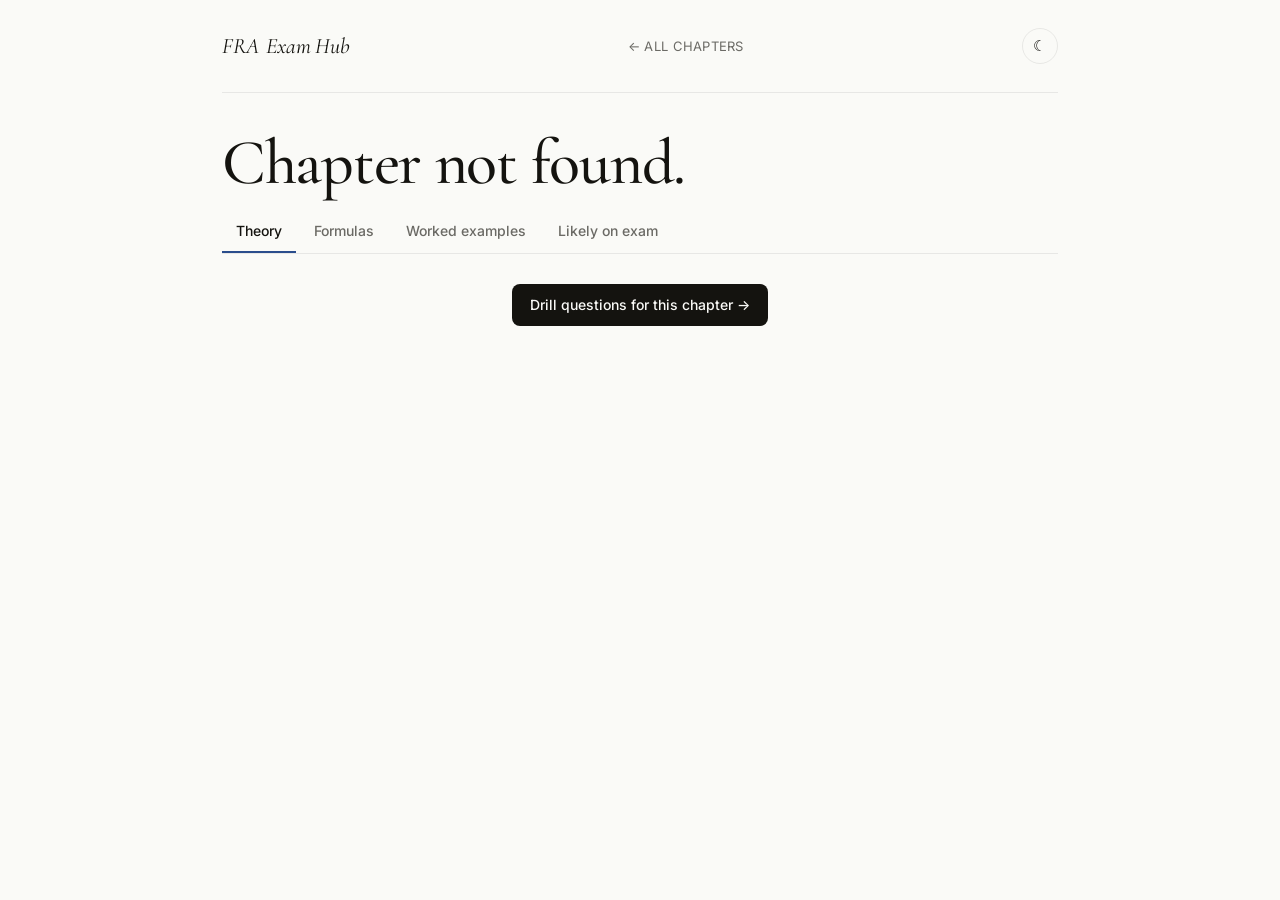
==== chapter.html @ b9651644 "Initial commit — FRA Exam Hub Five-mode study site for the IE Financial Reporting & Analysis final: " ====
<!DOCTYPE html>
<html lang="en" data-theme="light">
<head>
  <meta charset="UTF-8">
  <meta name="viewport" content="width=device-width, initial-scale=1.0">
  <title>Chapter — FRA Exam Hub</title>
  <link rel="preconnect" href="https://fonts.googleapis.com">
  <link rel="preconnect" href="https://fonts.gstatic.com" crossorigin>
  <link href="https://fonts.googleapis.com/css2?family=Cormorant+Garamond:ital,wght@0,400;0,500;1,400;1,500&family=Inter:wght@400;500;600&family=JetBrains+Mono:wght@400;500&display=swap" rel="stylesheet">
  <link rel="stylesheet" href="css/style.css">
</head>
<body>
  <div class="wrap">
    <header class="topbar">
      <div class="brand"><a href="index.html">FRA <em>Exam Hub</em></a></div>
      <div class="crumbs"><a href="chapters.html">← All chapters</a></div>
      <div class="topbar-actions">
        <button class="icon-btn" id="theme-toggle" title="Toggle dark mode">☾</button>
      </div>
    </header>

    <div id="chapter-header"></div>

    <div class="tabbar">
      <button class="tab active" data-tab="theory">Theory</button>
      <button class="tab" data-tab="formulas">Formulas</button>
      <button class="tab" data-tab="examples">Worked examples</button>
      <button class="tab" data-tab="exam">Likely on exam</button>
    </div>

    <div id="chapter-body"></div>

    <div style="display:flex;gap:10px;margin-top:30px;justify-content:center">
      <a class="btn" id="practice-link" href="#">Drill questions for this chapter →</a>
    </div>
  </div>
  <script src="js/data.js"></script>
  <script src="js/app.js"></script>
  <script src="js/chapter.js"></script>
</body>
</html>
---- css/style.css ----
:root {
  --bg: #FAFAF7;
  --bg-card: #FFFFFF;
  --bg-elev: #F1F0EC;
  --text: #14130F;
  --text-muted: #6B6A65;
  --text-faint: #A6A49E;
  --border: rgba(20, 19, 15, 0.08);
  --border-mid: rgba(20, 19, 15, 0.14);
  --accent: #2A4D8C;
  --accent-soft: rgba(42, 77, 140, 0.08);
  --green: #2E7D5B;
  --red: #B83D3D;
  --amber: #B8852A;
  --serif: 'Cormorant Garamond', 'Iowan Old Style', 'Apple Garamond', Georgia, serif;
  --sans: 'Inter', system-ui, -apple-system, 'Segoe UI', sans-serif;
  --mono: 'JetBrains Mono', 'SF Mono', Menlo, monospace;
  --max: 880px;
}

[data-theme="dark"] {
  --bg: #0E0E10;
  --bg-card: #16161A;
  --bg-elev: #1C1C21;
  --text: #F2F2EF;
  --text-muted: rgba(242, 242, 239, 0.6);
  --text-faint: rgba(242, 242, 239, 0.35);
  --border: rgba(242, 242, 239, 0.08);
  --border-mid: rgba(242, 242, 239, 0.14);
  --accent: #8FA8DB;
  --accent-soft: rgba(143, 168, 219, 0.12);
  --green: #6EBF95;
  --red: #E07878;
  --amber: #DDB76A;
}

* { box-sizing: border-box; margin: 0; padding: 0; }

html { scroll-behavior: smooth; }

body {
  background: var(--bg);
  color: var(--text);
  font-family: var(--sans);
  font-size: 16px;
  line-height: 1.55;
  -webkit-font-smoothing: antialiased;
  min-height: 100vh;
  transition: background 0.2s ease, color 0.2s ease;
}

a { color: inherit; text-decoration: none; }

.wrap {
  max-width: var(--max);
  margin: 0 auto;
  padding: 28px 22px 80px;
}

/* Header */
.topbar {
  display: flex;
  align-items: center;
  justify-content: space-between;
  padding-bottom: 28px;
  border-bottom: 1px solid var(--border);
  margin-bottom: 36px;
}

.brand {
  font-family: var(--serif);
  font-size: 22px;
  font-style: italic;
  letter-spacing: -0.01em;
}

.brand a { display: inline-flex; align-items: center; gap: 8px; }

.crumbs {
  font-size: 13px;
  color: var(--text-muted);
  letter-spacing: 0.02em;
  text-transform: uppercase;
}

.topbar-actions { display: flex; gap: 6px; align-items: center; }

.icon-btn {
  background: transparent;
  border: 1px solid var(--border);
  color: var(--text);
  width: 36px;
  height: 36px;
  border-radius: 999px;
  display: inline-flex;
  align-items: center;
  justify-content: center;
  cursor: pointer;
  font-size: 15px;
  transition: background 0.15s ease, border-color 0.15s ease;
}
.icon-btn:hover { background: var(--bg-elev); border-color: var(--border-mid); }

/* Headings */
.eyebrow {
  font-size: 12px;
  text-transform: uppercase;
  letter-spacing: 0.16em;
  color: var(--text-muted);
  margin-bottom: 14px;
}

h1.display {
  font-family: var(--serif);
  font-weight: 500;
  font-size: clamp(40px, 7vw, 64px);
  line-height: 1.05;
  letter-spacing: -0.02em;
  margin-bottom: 14px;
}
h1.display em { font-style: italic; color: var(--accent); }

h2.section {
  font-family: var(--serif);
  font-weight: 500;
  font-style: italic;
  font-size: 28px;
  letter-spacing: -0.01em;
  margin: 40px 0 18px;
}

h3 {
  font-size: 18px;
  font-weight: 600;
  letter-spacing: -0.01em;
  margin-bottom: 8px;
}

p.lede {
  font-size: 18px;
  color: var(--text-muted);
  max-width: 56ch;
  margin-bottom: 24px;
}

/* Mode cards (homepage) */
.modes {
  display: flex;
  flex-direction: column;
  gap: 1px;
  background: var(--border);
  border-radius: 14px;
  overflow: hidden;
  border: 1px solid var(--border);
}

.mode {
  background: var(--bg-card);
  padding: 22px 24px;
  display: grid;
  grid-template-columns: 56px 1fr auto;
  gap: 18px;
  align-items: center;
  cursor: pointer;
  transition: background 0.15s ease;
}
.mode:hover { background: var(--bg-elev); }

.mode-num {
  font-family: var(--serif);
  font-style: italic;
  font-size: 32px;
  color: var(--text-faint);
  letter-spacing: -0.02em;
}

.mode-body h3 { font-size: 17px; margin-bottom: 4px; }
.mode-body p { font-size: 14px; color: var(--text-muted); }

.mode-arrow {
  color: var(--text-faint);
  font-size: 20px;
  transition: color 0.15s ease, transform 0.15s ease;
}
.mode:hover .mode-arrow { color: var(--accent); transform: translateX(3px); }

/* Chapter grid */
.chapter-grid {
  display: grid;
  grid-template-columns: repeat(auto-fill, minmax(240px, 1fr));
  gap: 14px;
}

.chapter-card {
  background: var(--bg-card);
  border: 1px solid var(--border);
  border-radius: 12px;
  padding: 20px;
  transition: border-color 0.15s ease, transform 0.15s ease;
  cursor: pointer;
  display: flex;
  flex-direction: column;
  gap: 8px;
  min-height: 130px;
}
.chapter-card:hover { border-color: var(--accent); transform: translateY(-2px); }
.chapter-card .chnum {
  font-family: var(--serif);
  font-style: italic;
  font-size: 14px;
  color: var(--accent);
}
.chapter-card h3 { font-size: 16px; line-height: 1.3; }
.chapter-card p { font-size: 13px; color: var(--text-muted); margin-top: auto; }
.chapter-card .meta { font-size: 11px; color: var(--text-faint); text-transform: uppercase; letter-spacing: 0.08em; }

/* Chapter detail */
.tabbar {
  display: flex;
  gap: 4px;
  border-bottom: 1px solid var(--border);
  margin-bottom: 28px;
  overflow-x: auto;
  scrollbar-width: none;
}
.tabbar::-webkit-scrollbar { display: none; }

.tab {
  background: transparent;
  border: none;
  color: var(--text-muted);
  font-family: var(--sans);
  font-size: 14px;
  font-weight: 500;
  padding: 12px 14px;
  cursor: pointer;
  border-bottom: 2px solid transparent;
  white-space: nowrap;
  transition: color 0.15s ease, border-color 0.15s ease;
}
.tab:hover { color: var(--text); }
.tab.active { color: var(--text); border-bottom-color: var(--accent); }

.section-block {
  background: var(--bg-card);
  border: 1px solid var(--border);
  border-radius: 12px;
  padding: 22px 24px;
  margin-bottom: 14px;
}
.section-block h4 {
  font-family: var(--serif);
  font-size: 20px;
  font-style: italic;
  margin-bottom: 12px;
}
.section-block p, .section-block li { font-size: 15px; line-height: 1.65; color: var(--text); }
.section-block ul { padding-left: 22px; margin: 6px 0; }
.section-block li { margin-bottom: 6px; }
.section-block strong { color: var(--text); font-weight: 600; }

.formula-row {
  display: flex;
  gap: 16px;
  align-items: flex-start;
  padding: 12px 0;
  border-top: 1px solid var(--border);
}
.formula-row:first-of-type { border-top: none; }
.formula-row .name { flex: 0 0 38%; font-weight: 600; font-size: 14px; }
.formula-row .expr { font-family: var(--mono); font-size: 14px; color: var(--accent); }

.example {
  background: var(--bg-elev);
  border-radius: 8px;
  padding: 16px 18px;
  margin: 10px 0;
}
.example .ex-q { font-size: 14px; margin-bottom: 8px; }
.example .ex-a {
  font-size: 13px;
  color: var(--text-muted);
  border-top: 1px dashed var(--border-mid);
  padding-top: 8px;
  margin-top: 8px;
  display: none;
}
.example.revealed .ex-a { display: block; }
.example .reveal {
  font-size: 12px;
  color: var(--accent);
  cursor: pointer;
  text-transform: uppercase;
  letter-spacing: 0.08em;
}

/* Question card (practice / mock / master) */
.q-shell {
  background: var(--bg-card);
  border: 1px solid var(--border);
  border-radius: 12px;
  padding: 28px;
}
.q-meta {
  display: flex;
  justify-content: space-between;
  font-size: 12px;
  color: var(--text-muted);
  text-transform: uppercase;
  letter-spacing: 0.1em;
  margin-bottom: 18px;
}
.q-meta .pill {
  background: var(--accent-soft);
  color: var(--accent);
  padding: 3px 10px;
  border-radius: 999px;
  font-size: 11px;
}
.q-prompt {
  font-size: 17px;
  line-height: 1.5;
  margin-bottom: 22px;
  white-space: pre-wrap;
}
.q-prompt table { width: 100%; border-collapse: collapse; margin: 12px 0; font-size: 14px; }
.q-prompt th, .q-prompt td { padding: 6px 10px; text-align: left; border-bottom: 1px solid var(--border); }
.q-prompt th { color: var(--text-muted); font-weight: 500; font-size: 12px; text-transform: uppercase; letter-spacing: 0.06em; }

.options { display: flex; flex-direction: column; gap: 8px; }
.opt {
  background: var(--bg);
  border: 1px solid var(--border);
  border-radius: 10px;
  padding: 14px 16px;
  cursor: pointer;
  font-size: 15px;
  text-align: left;
  font-family: inherit;
  color: var(--text);
  display: flex;
  gap: 12px;
  align-items: flex-start;
  transition: background 0.12s ease, border-color 0.12s ease;
}
.opt:hover { background: var(--bg-elev); border-color: var(--border-mid); }
.opt .letter {
  font-family: var(--serif);
  font-style: italic;
  color: var(--text-faint);
  font-size: 16px;
  flex: 0 0 14px;
}
.opt.correct { background: rgba(46, 125, 91, 0.1); border-color: var(--green); }
.opt.correct .letter { color: var(--green); }
.opt.wrong { background: rgba(184, 61, 61, 0.08); border-color: var(--red); }
.opt.wrong .letter { color: var(--red); }
.opt.disabled { cursor: default; }

.numeric-input {
  display: flex;
  gap: 10px;
  align-items: center;
}
.numeric-input input {
  flex: 1;
  background: var(--bg);
  border: 1px solid var(--border-mid);
  border-radius: 8px;
  padding: 12px 14px;
  font-family: var(--mono);
  font-size: 15px;
  color: var(--text);
  outline: none;
}
.numeric-input input:focus { border-color: var(--accent); }
.numeric-input .units { color: var(--text-muted); font-size: 14px; }

.btn {
  background: var(--text);
  color: var(--bg);
  border: none;
  padding: 10px 18px;
  border-radius: 8px;
  font-family: inherit;
  font-size: 14px;
  font-weight: 500;
  cursor: pointer;
  transition: opacity 0.15s ease;
}
.btn:hover { opacity: 0.85; }
.btn-ghost {
  background: transparent;
  color: var(--text);
  border: 1px solid var(--border-mid);
}
.btn-ghost:hover { background: var(--bg-elev); opacity: 1; }

.q-actions { display: flex; gap: 10px; margin-top: 22px; justify-content: space-between; align-items: center; }
.q-actions .left, .q-actions .right { display: flex; gap: 10px; }

.explanation {
  background: var(--bg-elev);
  border-left: 3px solid var(--accent);
  padding: 16px 18px;
  border-radius: 0 8px 8px 0;
  margin-top: 18px;
  font-size: 14px;
  line-height: 1.6;
  color: var(--text);
  display: none;
}
.explanation.show { display: block; }
.explanation strong { color: var(--accent); }
.explanation .verdict { font-weight: 600; margin-bottom: 6px; }
.explanation .verdict.correct { color: var(--green); }
.explanation .verdict.wrong { color: var(--red); }

/* Progress chip */
.progress-row { display: flex; gap: 8px; align-items: center; font-size: 13px; color: var(--text-muted); margin-bottom: 18px; }
.progress-bar {
  flex: 1;
  height: 4px;
  background: var(--bg-elev);
  border-radius: 999px;
  overflow: hidden;
}
.progress-fill { height: 100%; background: var(--accent); transition: width 0.3s ease; }

/* Vault (formulas table) */
.vault-search {
  width: 100%;
  background: var(--bg-card);
  border: 1px solid var(--border-mid);
  padding: 14px 16px;
  border-radius: 10px;
  font-family: inherit;
  font-size: 15px;
  color: var(--text);
  outline: none;
  margin-bottom: 18px;
}
.vault-search:focus { border-color: var(--accent); }

.vault-row {
  display: grid;
  grid-template-columns: 1fr 2fr 100px;
  gap: 14px;
  padding: 14px 18px;
  border-bottom: 1px solid var(--border);
  background: var(--bg-card);
  align-items: center;
}
.vault-row:first-child { border-radius: 10px 10px 0 0; }
.vault-row:last-child { border-bottom: none; border-radius: 0 0 10px 10px; }
.vault-row.head { font-size: 11px; color: var(--text-muted); text-transform: uppercase; letter-spacing: 0.08em; background: var(--bg-elev); }
.vault-row .vname { font-weight: 600; font-size: 14px; }
.vault-row .vexpr { font-family: var(--mono); font-size: 13px; color: var(--accent); word-break: break-word; }
.vault-row .vch { font-size: 12px; color: var(--text-muted); text-align: right; }

/* Mocks list */
.mock-item {
  background: var(--bg-card);
  border: 1px solid var(--border);
  border-radius: 12px;
  padding: 22px 24px;
  display: flex;
  justify-content: space-between;
  align-items: center;
  gap: 16px;
  margin-bottom: 12px;
}
.mock-item h3 { font-size: 17px; }
.mock-item .mock-meta { font-size: 13px; color: var(--text-muted); margin-top: 4px; }

/* Timer */
.mock-timer {
  position: sticky;
  top: 0;
  background: var(--bg);
  padding: 14px 0 14px;
  border-bottom: 1px solid var(--border);
  margin: -14px 0 22px;
  display: flex;
  justify-content: space-between;
  align-items: center;
  z-index: 10;
}
.mock-timer .clock {
  font-family: var(--mono);
  font-size: 18px;
  font-weight: 500;
}
.mock-timer .clock.warn { color: var(--amber); }
.mock-timer .clock.danger { color: var(--red); }

/* Filter row */
.filter-row {
  display: flex;
  gap: 8px;
  margin-bottom: 18px;
  flex-wrap: wrap;
}
.chip {
  background: var(--bg-card);
  border: 1px solid var(--border);
  padding: 6px 14px;
  border-radius: 999px;
  font-size: 13px;
  cursor: pointer;
  color: var(--text-muted);
  transition: all 0.15s ease;
}
.chip:hover { color: var(--text); border-color: var(--border-mid); }
.chip.active { background: var(--text); color: var(--bg); border-color: var(--text); }

.empty {
  text-align: center;
  color: var(--text-muted);
  font-size: 14px;
  padding: 60px 20px;
}

.results-summary {
  background: var(--bg-card);
  border: 1px solid var(--border);
  border-radius: 12px;
  padding: 28px;
  text-align: center;
}
.results-summary .score {
  font-family: var(--serif);
  font-style: italic;
  font-size: 64px;
  color: var(--accent);
  letter-spacing: -0.02em;
}
.results-summary .label { color: var(--text-muted); font-size: 14px; margin-top: 6px; }

/* Footer */
.footnote {
  margin-top: 60px;
  padding-top: 24px;
  border-top: 1px solid var(--border);
  font-size: 12px;
  color: var(--text-faint);
  text-align: center;
}

@media (max-width: 600px) {
  .wrap { padding: 20px 16px 60px; }
  .mode { grid-template-columns: 44px 1fr auto; padding: 18px 18px; }
  .mode-num { font-size: 26px; }
  .vault-row { grid-template-columns: 1fr; gap: 4px; padding: 12px 14px; }
  .vault-row .vch { text-align: left; }
  .formula-row { flex-direction: column; gap: 4px; }
  .formula-row .name { flex: none; }
  .q-shell { padding: 20px; }
}
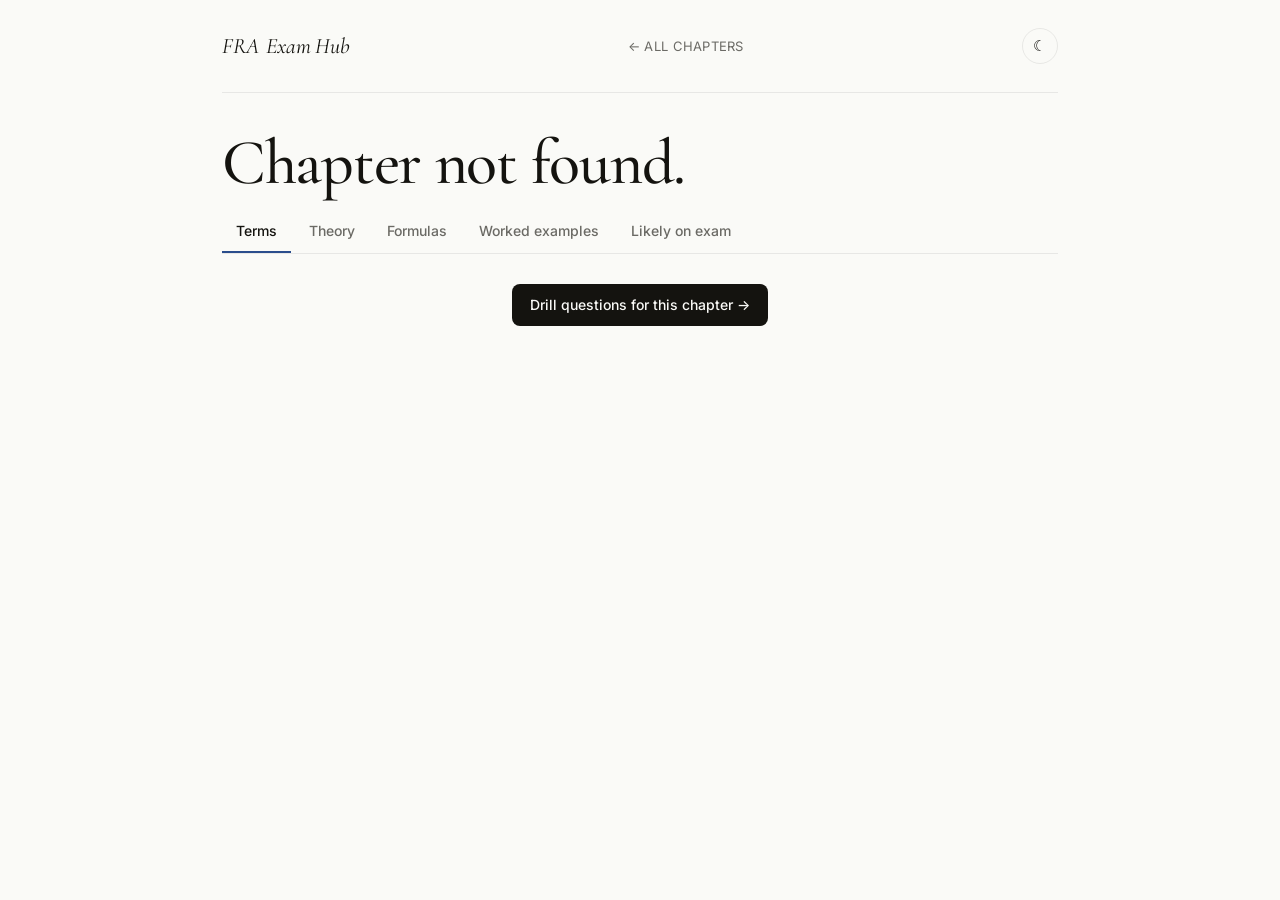
==== commit 2df89b2e: "Add Terms tab to chapter review — 174 clickable term cards Each chapter now opens to a Terms tab fir" ====
--- a/chapter.html
+++ b/chapter.html
@@ -22,7 +22,8 @@
     <div id="chapter-header"></div>
 
     <div class="tabbar">
-      <button class="tab active" data-tab="theory">Theory</button>
+      <button class="tab active" data-tab="terms">Terms</button>
+      <button class="tab" data-tab="theory">Theory</button>
       <button class="tab" data-tab="formulas">Formulas</button>
       <button class="tab" data-tab="examples">Worked examples</button>
       <button class="tab" data-tab="exam">Likely on exam</button>
--- a/css/style.css
+++ b/css/style.css
@@ -537,6 +537,515 @@
 }
 .results-summary .label { color: var(--text-muted); font-size: 14px; margin-top: 6px; }
 
+/* Formula chains — linked-word style */
+.chain-block {
+  background: var(--bg-card);
+  border: 1px solid var(--border);
+  border-radius: 12px;
+  padding: 24px 26px;
+  margin-bottom: 22px;
+}
+.chain-head {
+  border-bottom: 1px solid var(--border);
+  padding-bottom: 14px;
+  margin-bottom: 18px;
+}
+.chain-title-row {
+  display: flex;
+  justify-content: space-between;
+  align-items: baseline;
+  gap: 12px;
+  flex-wrap: wrap;
+}
+.chain-title {
+  font-family: var(--serif);
+  font-style: italic;
+  font-size: 26px;
+  font-weight: 500;
+  letter-spacing: -0.01em;
+}
+.chain-chapter {
+  font-size: 11px;
+  text-transform: uppercase;
+  letter-spacing: 0.1em;
+  color: var(--text-muted);
+}
+.chain-intro {
+  font-size: 14px;
+  color: var(--text-muted);
+  margin-top: 6px;
+  line-height: 1.5;
+}
+.chain-steps { display: flex; flex-direction: column; gap: 0; }
+.chain-step {
+  display: grid;
+  grid-template-columns: 32px 1fr;
+  gap: 14px;
+  padding: 12px 14px;
+  background: var(--bg);
+  border: 1px solid var(--border);
+  border-radius: 10px;
+  align-items: flex-start;
+  transition: background 0.12s ease, border-color 0.12s ease;
+}
+.chain-step:hover {
+  background: var(--bg-elev);
+  border-color: var(--accent);
+}
+.chain-step.anchor {
+  background: var(--accent-soft);
+  border-color: var(--accent);
+  border-width: 1.5px;
+}
+.step-num {
+  font-family: var(--serif);
+  font-style: italic;
+  font-size: 18px;
+  color: var(--text-faint);
+  text-align: center;
+  line-height: 1.2;
+}
+.chain-step.anchor .step-num {
+  color: var(--accent);
+  font-weight: 600;
+}
+.step-body { min-width: 0; }
+.step-formula {
+  font-family: var(--mono);
+  font-size: 14px;
+  font-weight: 500;
+  color: var(--accent);
+  line-height: 1.45;
+  word-break: break-word;
+}
+.chain-step.anchor .step-formula {
+  font-weight: 600;
+  font-size: 15px;
+}
+.step-note {
+  font-size: 12.5px;
+  color: var(--text-muted);
+  margin-top: 5px;
+  line-height: 1.5;
+}
+.chain-link {
+  text-align: center;
+  font-family: var(--mono);
+  font-size: 16px;
+  color: var(--text-faint);
+  padding: 4px 0;
+  user-select: none;
+}
+
+@media (max-width: 600px) {
+  .chain-block { padding: 18px 16px; }
+  .chain-step { padding: 10px 12px; gap: 10px; grid-template-columns: 24px 1fr; }
+  .step-num { font-size: 15px; }
+  .step-formula { font-size: 13px; }
+}
+
+/* Recipes — solving walkthroughs */
+.recipe-block {
+  background: var(--bg-card);
+  border: 1px solid var(--border);
+  border-radius: 12px;
+  padding: 22px 24px;
+  margin-bottom: 14px;
+}
+.recipe-head {
+  display: flex;
+  align-items: baseline;
+  gap: 12px;
+  margin-bottom: 10px;
+  flex-wrap: wrap;
+}
+.recipe-chip {
+  font-size: 11px;
+  text-transform: uppercase;
+  letter-spacing: 0.1em;
+  color: var(--accent);
+  background: var(--accent-soft);
+  padding: 3px 10px;
+  border-radius: 999px;
+  font-weight: 600;
+}
+.recipe-title {
+  font-family: var(--serif);
+  font-style: italic;
+  font-size: 21px;
+  font-weight: 500;
+  letter-spacing: -0.01em;
+  line-height: 1.3;
+  flex: 1;
+  min-width: 0;
+}
+.recipe-scenario {
+  font-size: 14px;
+  color: var(--text-muted);
+  margin-bottom: 10px;
+  line-height: 1.5;
+}
+.recipe-example {
+  background: var(--bg-elev);
+  border-left: 3px solid var(--accent);
+  padding: 10px 14px;
+  border-radius: 0 8px 8px 0;
+  font-size: 13px;
+  color: var(--text);
+  line-height: 1.5;
+  margin-bottom: 14px;
+}
+.recipe-example-label {
+  font-weight: 600;
+  color: var(--accent);
+  text-transform: uppercase;
+  font-size: 11px;
+  letter-spacing: 0.08em;
+  margin-right: 4px;
+}
+.recipe-steps {
+  list-style: none;
+  counter-reset: stepcount;
+  padding: 0;
+  margin: 0;
+  display: flex;
+  flex-direction: column;
+  gap: 8px;
+}
+.recipe-step {
+  counter-increment: stepcount;
+  background: var(--bg);
+  border: 1px solid var(--border);
+  border-radius: 8px;
+  padding: 11px 14px 11px 44px;
+  position: relative;
+}
+.recipe-step::before {
+  content: counter(stepcount);
+  position: absolute;
+  left: 12px;
+  top: 11px;
+  width: 22px;
+  height: 22px;
+  background: var(--accent);
+  color: var(--bg);
+  border-radius: 999px;
+  font-family: var(--sans);
+  font-size: 11px;
+  font-weight: 600;
+  display: flex;
+  align-items: center;
+  justify-content: center;
+}
+.recipe-formula {
+  font-family: var(--mono);
+  font-size: 13.5px;
+  font-weight: 500;
+  color: var(--accent);
+  line-height: 1.4;
+  word-break: break-word;
+}
+.recipe-compute {
+  font-family: var(--mono);
+  font-size: 12.5px;
+  color: var(--text);
+  margin-top: 4px;
+  line-height: 1.5;
+  word-break: break-word;
+}
+
+@media (max-width: 600px) {
+  .recipe-block { padding: 18px 16px; }
+  .recipe-title { font-size: 18px; }
+  .recipe-step { padding: 10px 12px 10px 40px; }
+  .recipe-formula { font-size: 12.5px; }
+}
+
+/* Rearrange — every formula in all its forms */
+.rearr-block {
+  background: var(--bg-card);
+  border: 1px solid var(--border);
+  border-radius: 12px;
+  padding: 22px 24px;
+  margin-bottom: 16px;
+}
+.rearr-head {
+  display: flex;
+  align-items: baseline;
+  gap: 12px;
+  margin-bottom: 12px;
+  flex-wrap: wrap;
+}
+.rearr-chip {
+  font-size: 11px;
+  text-transform: uppercase;
+  letter-spacing: 0.1em;
+  color: var(--accent);
+  background: var(--accent-soft);
+  padding: 3px 10px;
+  border-radius: 999px;
+  font-weight: 600;
+}
+.rearr-name {
+  font-family: var(--serif);
+  font-style: italic;
+  font-size: 21px;
+  font-weight: 500;
+  letter-spacing: -0.01em;
+  flex: 1;
+  min-width: 0;
+}
+.rearr-base {
+  font-family: var(--mono);
+  font-size: 15px;
+  font-weight: 600;
+  color: var(--text);
+  background: var(--accent-soft);
+  border-left: 3px solid var(--accent);
+  padding: 12px 16px;
+  border-radius: 0 8px 8px 0;
+  margin-bottom: 10px;
+  word-break: break-word;
+}
+.rearr-note {
+  font-size: 13px;
+  color: var(--text-muted);
+  margin-bottom: 14px;
+  line-height: 1.5;
+}
+.rearr-divider {
+  font-size: 11px;
+  text-transform: uppercase;
+  letter-spacing: 0.1em;
+  color: var(--text-faint);
+  margin: 14px 0 10px;
+  text-align: center;
+  font-family: var(--sans);
+}
+.rearr-forms {
+  display: flex;
+  flex-direction: column;
+  gap: 6px;
+}
+.rearr-form {
+  display: grid;
+  grid-template-columns: minmax(140px, 200px) 22px 1fr;
+  gap: 10px;
+  align-items: center;
+  padding: 10px 14px;
+  background: var(--bg);
+  border: 1px solid var(--border);
+  border-radius: 8px;
+  transition: background 0.12s ease, border-color 0.12s ease;
+}
+.rearr-form:hover {
+  background: var(--bg-elev);
+  border-color: var(--accent);
+}
+.rearr-var {
+  font-family: var(--sans);
+  font-size: 13px;
+  font-weight: 600;
+  color: var(--text);
+  text-transform: uppercase;
+  letter-spacing: 0.04em;
+}
+.rearr-arrow {
+  font-family: var(--mono);
+  font-size: 14px;
+  color: var(--text-faint);
+  text-align: center;
+}
+.rearr-formula {
+  font-family: var(--mono);
+  font-size: 13.5px;
+  font-weight: 500;
+  color: var(--accent);
+  word-break: break-word;
+  line-height: 1.4;
+}
+
+@media (max-width: 600px) {
+  .rearr-block { padding: 18px 16px; }
+  .rearr-name { font-size: 18px; }
+  .rearr-form { grid-template-columns: 1fr; gap: 4px; padding: 10px 12px; }
+  .rearr-arrow { display: none; }
+  .rearr-formula { font-size: 12.5px; }
+}
+
+/* Approach — plain-English shortcuts */
+.ap-block {
+  background: var(--bg-card);
+  border: 1px solid var(--border);
+  border-radius: 12px;
+  padding: 22px 24px;
+  margin-bottom: 14px;
+}
+.ap-head {
+  display: flex;
+  align-items: baseline;
+  gap: 12px;
+  margin-bottom: 14px;
+  flex-wrap: wrap;
+}
+.ap-chip {
+  font-size: 11px;
+  text-transform: uppercase;
+  letter-spacing: 0.1em;
+  color: var(--accent);
+  background: var(--accent-soft);
+  padding: 3px 10px;
+  border-radius: 999px;
+  font-weight: 600;
+}
+.ap-title {
+  font-family: var(--serif);
+  font-style: italic;
+  font-size: 21px;
+  font-weight: 500;
+  letter-spacing: -0.01em;
+  flex: 1;
+  min-width: 0;
+  line-height: 1.3;
+}
+.ap-big-idea {
+  font-size: 15.5px;
+  line-height: 1.55;
+  color: var(--text);
+  background: var(--accent-soft);
+  border-left: 3px solid var(--accent);
+  padding: 13px 16px;
+  border-radius: 0 8px 8px 0;
+  margin-bottom: 12px;
+}
+.ap-line {
+  display: flex;
+  gap: 10px;
+  margin-bottom: 8px;
+  font-size: 14px;
+  line-height: 1.55;
+  padding: 8px 12px;
+  background: var(--bg);
+  border: 1px solid var(--border);
+  border-radius: 6px;
+}
+.ap-line-label {
+  font-size: 11px;
+  font-weight: 600;
+  text-transform: uppercase;
+  letter-spacing: 0.08em;
+  color: var(--accent);
+  flex: 0 0 80px;
+  padding-top: 2px;
+}
+.ap-line-text {
+  flex: 1;
+  color: var(--text);
+}
+.ap-example {
+  background: var(--bg-elev);
+  border-radius: 8px;
+  padding: 11px 14px;
+  font-size: 13.5px;
+  line-height: 1.6;
+  color: var(--text);
+  margin-top: 10px;
+}
+.ap-example-label {
+  font-weight: 600;
+  color: var(--accent);
+  text-transform: uppercase;
+  font-size: 11px;
+  letter-spacing: 0.08em;
+  margin-right: 4px;
+}
+
+@media (max-width: 600px) {
+  .ap-block { padding: 18px 16px; }
+  .ap-title { font-size: 18px; }
+  .ap-big-idea { font-size: 14px; padding: 11px 13px; }
+  .ap-line { flex-direction: column; gap: 4px; }
+  .ap-line-label { flex: none; }
+}
+
+/* Term cards — click to expand */
+.term-list { display: flex; flex-direction: column; gap: 6px; }
+.term-card {
+  background: var(--bg-card);
+  border: 1px solid var(--border);
+  border-radius: 10px;
+  overflow: hidden;
+  transition: border-color 0.15s ease;
+}
+.term-card[open] { border-color: var(--accent); }
+.term-summary {
+  padding: 14px 18px;
+  cursor: pointer;
+  display: flex;
+  align-items: center;
+  justify-content: space-between;
+  gap: 12px;
+  list-style: none;
+  user-select: none;
+  transition: background 0.12s ease;
+}
+.term-summary::-webkit-details-marker { display: none; }
+.term-summary:hover { background: var(--bg-elev); }
+.term-card[open] .term-summary { background: var(--accent-soft); border-bottom: 1px solid var(--border); }
+.term-name {
+  font-family: var(--serif);
+  font-style: italic;
+  font-size: 18px;
+  font-weight: 500;
+  color: var(--text);
+}
+.term-card[open] .term-name { color: var(--accent); }
+.term-toggle {
+  color: var(--text-faint);
+  font-size: 14px;
+  transition: transform 0.2s ease;
+  flex: 0 0 auto;
+}
+.term-card[open] .term-toggle { transform: rotate(180deg); color: var(--accent); }
+.term-body {
+  padding: 14px 18px 18px;
+  display: flex;
+  flex-direction: column;
+  gap: 10px;
+}
+.term-row {
+  display: grid;
+  grid-template-columns: 110px 1fr;
+  gap: 12px;
+  align-items: flex-start;
+}
+.term-label {
+  font-size: 11px;
+  text-transform: uppercase;
+  letter-spacing: 0.1em;
+  font-weight: 600;
+  color: var(--accent);
+  padding-top: 2px;
+}
+.term-text {
+  font-size: 14.5px;
+  line-height: 1.55;
+  color: var(--text);
+}
+.term-row.term-example .term-text {
+  background: var(--bg-elev);
+  padding: 8px 12px;
+  border-radius: 6px;
+  font-family: var(--mono);
+  font-size: 13px;
+}
+
+@media (max-width: 600px) {
+  .term-row { grid-template-columns: 1fr; gap: 4px; }
+  .term-label { padding-top: 0; }
+  .term-name { font-size: 16px; }
+}
+
 /* Footer */
 .footnote {
   margin-top: 60px;
